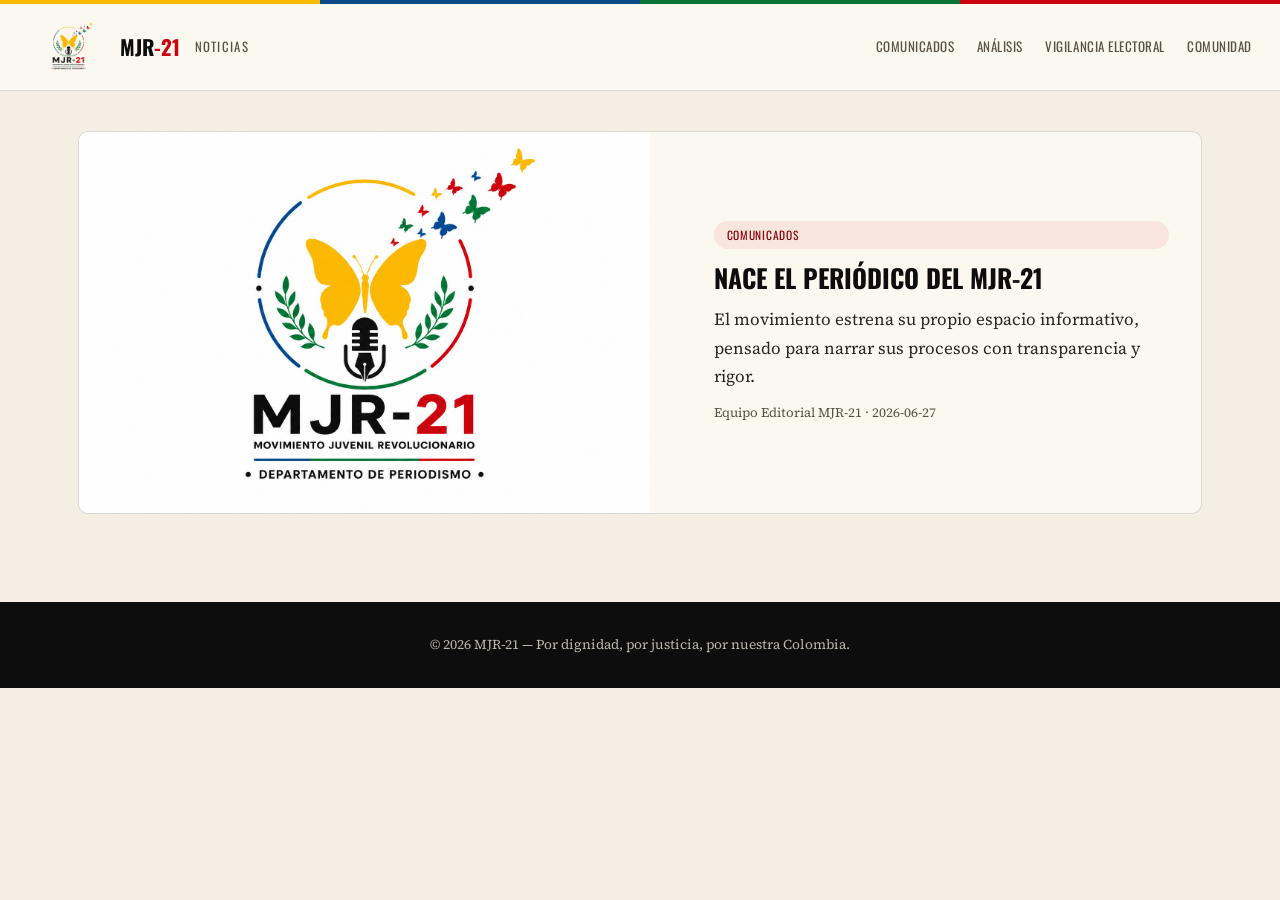
==== index.html @ c0759a9f "primer deploy" ====
<!DOCTYPE html>
<html lang="es">
<head>
<meta charset="UTF-8">
<meta name="viewport" content="width=device-width, initial-scale=1.0">
<title>Noticias MJR-21</title>
<link rel="preconnect" href="https://fonts.googleapis.com">
<link rel="preconnect" href="https://fonts.gstatic.com" crossorigin>
<link href="https://fonts.googleapis.com/css2?family=Oswald:wght@500;600;700&family=Source+Serif+4:ital,opsz,wght@0,8..60,400;0,8..60,600;1,8..60,400&display=swap" rel="stylesheet">
<link rel="stylesheet" href="/style.css">
</head>
<body>

<header class="news-header">
  <div class="news-flagbar"></div>
  <div class="header-inner">
    <a href="/" class="brand">
      <img src="/img/logo.png" alt="" class="brand-logo">
      <span class="brand-text">MJR<span class="brand-dash">-21</span></span>
      <span class="brand-sub">Noticias</span>
    </a>
    <nav class="main-nav">
      <span class="nav-label">Comunicados</span>
      <span class="nav-label">Análisis</span>
      <span class="nav-label">Vigilancia Electoral</span>
      <span class="nav-label">Comunidad</span>
    </nav>
  </div>
</header>

<main class="container">
  <section class="featured">
    
    <a href="/articulos/2026-06-27-bienvenida-periodico-mjr21/" class="featured-card">
      <img src="/img/articulos/portada.webp" alt="Nace el periódico del MJR-21">
      <div class="featured-body">
        <span class="tag-pill">Comunicados</span>
        <h2>Nace el periódico del MJR-21</h2>
        <p>El movimiento estrena su propio espacio informativo, pensado para narrar sus procesos con transparencia y rigor.</p>
        <span class="news-card-meta">Equipo Editorial MJR-21 · 2026-06-27</span>
      </div>
    </a>
    
  </section>

  <section class="news-grid">
    
  </section>

  
</main>

<footer class="news-footer">
  <p>© 2026 MJR-21 — Por dignidad, por justicia, por nuestra Colombia.</p>
</footer>

</body>
</html>
---- style.css ----
* { margin:0; padding:0; box-sizing:border-box; }

:root {
  --cream:#f4efe2; --paper:#fbf8f0;
  --gold:#FAB902; --gold-deep:#B98C02;
  --blue:#0C4988; --blue-deep:#082F58;
  --green:#0B7439; --green-deep:#075226;
  --red:#CB030E; --red-deep:#8E0209;
  --black:#0D0D0D; --ink:#2b2620; --ink-soft:#5a5345;
  --line: rgba(13,13,13,0.13);
  --radius:10px; --maxw:1180px;
  --ff-display:'Oswald', sans-serif;
  --ff-body:'Source Serif 4', serif;
}

body { font-family: var(--ff-body); background: var(--cream); color: var(--ink); line-height:1.65; font-size:17px; }
img { display:block; max-width:100%; }
a { color:inherit; text-decoration:none; }
h1,h2,h3 { font-family: var(--ff-display); font-weight:700; color: var(--black); text-transform:uppercase; line-height:1.2; }

.container { max-width: var(--maxw); margin:0 auto; padding: 0 1.75rem; }
.container.narrow { max-width: 760px; }

.news-flagbar {
  height: 4px;
  background: linear-gradient(90deg,
    var(--gold) 0% 25%, var(--blue) 25% 50%,
    var(--green) 50% 75%, var(--red) 75% 100%);
}

.news-header { background: var(--paper); border-bottom: 1px solid var(--line); position: sticky; top:0; z-index:50; }
.header-inner { display:flex; align-items:center; justify-content:space-between; gap:1.5rem; flex-wrap:wrap; padding: 1rem 1.75rem; width:100%; }
.brand { display:flex; align-items:center; gap:0.7rem; }
.brand-logo { height: 54px; width:auto; }
.brand-text { font-family: var(--ff-display); font-weight:700; font-size:1.3rem; color: var(--black); }
.brand-dash { color: var(--red); }
.brand-sub { font-family: var(--ff-display); font-size:0.8rem; letter-spacing:0.1em; text-transform:uppercase; color: var(--ink-soft); margin-left: 0.2rem; }
.main-nav { display:flex; gap:1.4rem; flex-wrap:wrap; }
.nav-label { font-family: var(--ff-display); font-size:0.82rem; letter-spacing:0.04em; text-transform:uppercase; color: var(--ink-soft); }
.back-link { font-family: var(--ff-display); font-size:0.85rem; color: var(--blue); }

.featured { margin: 2.5rem 0; }
.featured-card { display:grid; grid-template-columns: 1.1fr 1fr; gap:2rem; background: var(--paper); border-radius: var(--radius); overflow:hidden; border:1px solid var(--line); }
.featured-card img { height:100%; object-fit:cover; }
.featured-body { padding:2rem; display:flex; flex-direction:column; gap:0.8rem; align-self:center; }
.featured-body h2 { font-size:1.6rem; }

.tag-pill { display:inline-block; font-family: var(--ff-display); font-size:0.72rem; letter-spacing:0.06em; text-transform:uppercase; color: var(--red-deep); background: rgba(203,3,14,0.08); padding:0.3rem 0.8rem; border-radius:30px; }

.news-grid { display:grid; grid-template-columns: repeat(3, 1fr); gap:1.6rem; margin: 2rem 0 3rem; }
.news-card { display:flex; flex-direction:column; background: var(--paper); border-radius: var(--radius); overflow:hidden; border:1px solid var(--line); transition: transform .2s; }
.news-card:hover { transform: translateY(-4px); }
.news-card img { height:180px; object-fit:cover; }
.news-card-body { padding:1.2rem; display:flex; flex-direction:column; gap:0.5rem; }
.news-card-body h3 { font-size:1.05rem; }
.news-card-meta { font-size:0.82rem; color: var(--ink-soft); }

.article-page { padding: 2.5rem 0 1rem; }
.article-page h1 { font-size: clamp(1.6rem, 4vw, 2.4rem); margin: 0.8rem 0; }
.article-meta { color: var(--ink-soft); margin-bottom: 1.5rem; font-family: var(--ff-display); font-size:0.85rem; }
.article-cover { border-radius: var(--radius); margin: 0 auto 1.5rem; }
.article-body p  { margin-bottom: 1.2rem; }
.article-body h2 { font-size: 1.4rem; margin: 2rem 0 0.6rem; }
.article-body h3 { font-size: 1.15rem; margin: 1.6rem 0 0.5rem; }

.article-body h3 { font-size: 1.15rem; margin: 1.6rem 0 0.5rem; }

.article-inline-img {
  margin: 1.8rem auto;
  text-align: center;
}
.article-inline-img img {
  max-width: 100%;
  border-radius: var(--radius);
  box-shadow: 0 4px 18px rgba(13,13,13,0.13);
  display: inline-block;
}

.table-wrap { overflow-x: auto; margin: 1.6rem 0; }
.table-wrap table {
  width: 100%;
  border-collapse: collapse;
  font-size: 0.93rem;
  background: var(--paper);
  border-radius: var(--radius);
  overflow: hidden;
  border: 1px solid var(--line);
}
.table-wrap th {
  background: var(--blue);
  color: #fff;
  font-family: var(--ff-display);
  font-size: 0.8rem;
  letter-spacing: 0.05em;
  text-transform: uppercase;
  padding: 0.65rem 1rem;
  text-align: left;
}
.table-wrap td {
  padding: 0.6rem 1rem;
  border-top: 1px solid var(--line);
  vertical-align: top;
}
.table-wrap tr:nth-child(even) td { background: rgba(0,0,0,0.025); }

.related { padding: 2rem 0 3rem; border-top: 1px solid var(--line); }
.related h3 { margin-bottom: 1.2rem; font-size:1.1rem; }

.news-footer { background: var(--black); color: rgba(244,239,226,0.75); text-align:center; padding:2rem 0; font-size:0.85rem; }

@media (max-width: 900px) {
  .news-grid { grid-template-columns: repeat(2,1fr); }
  .featured-card { grid-template-columns: 1fr; }
}
@media (max-width: 600px) {
  .news-grid { grid-template-columns: 1fr; }
  .header-inner { flex-direction:column; gap:0.6rem; align-items:flex-start; }
}
/* ── Paginación ─────────────────────────────────────── */
.pagination {
  display: flex;
  align-items: center;
  justify-content: center;
  gap: 1rem;
  padding: 2.5rem 0 1rem;
}

.page-btn {
  display: inline-block;
  padding: 0.5rem 1.25rem;
  background: var(--color-accent, #c0392b);
  color: #fff;
  text-decoration: none;
  font-family: 'Oswald', sans-serif;
  font-size: 0.9rem;
  letter-spacing: 0.04em;
  transition: opacity 0.15s;
}

.page-btn:hover {
  opacity: 0.85;
}

.page-info {
  font-family: 'Oswald', sans-serif;
  font-size: 0.9rem;
  color: #555;
  letter-spacing: 0.03em;
}
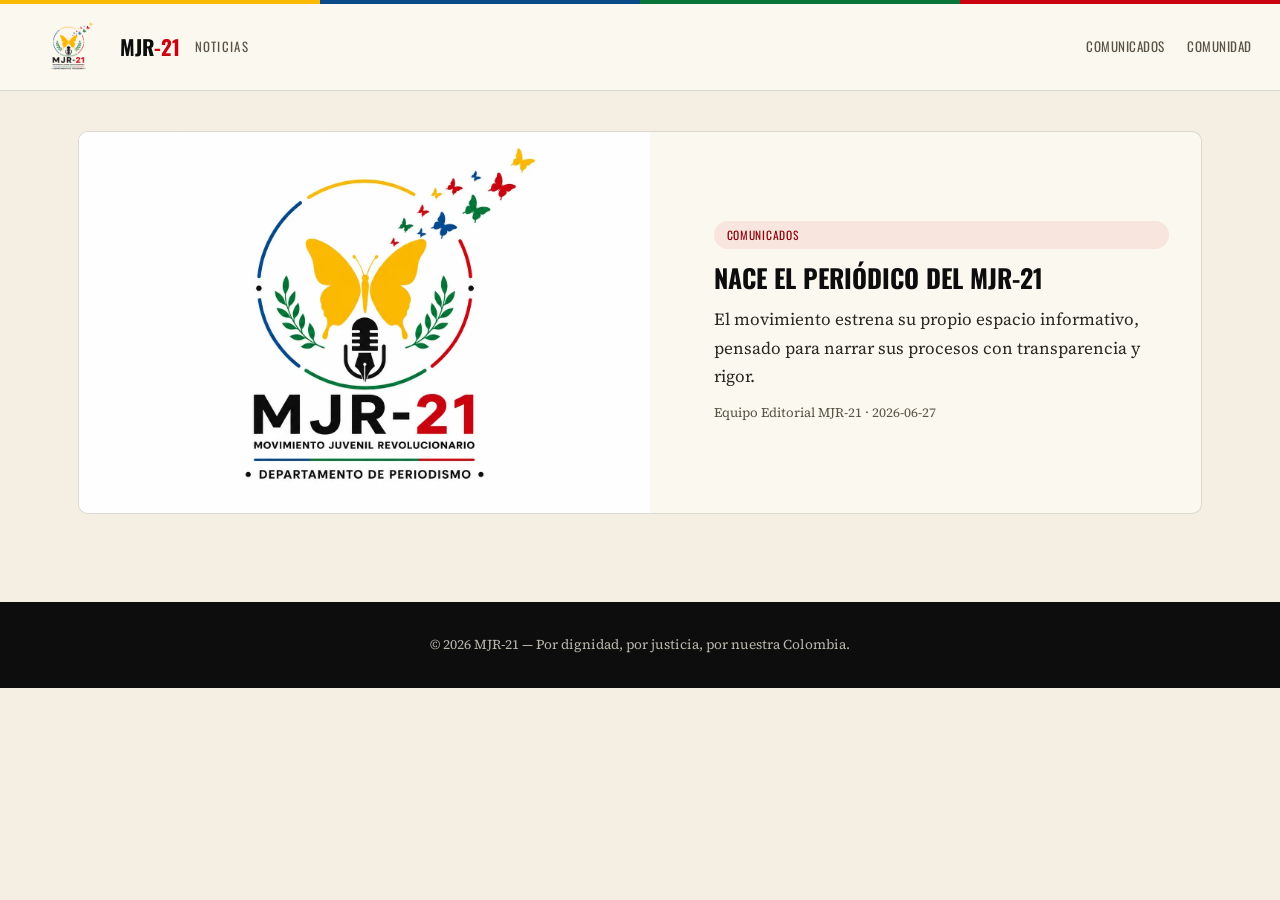
==== commit 027b28f1: "nav y mobile" ====
--- a/index.html
+++ b/index.html
@@ -21,8 +21,6 @@
     </a>
     <nav class="main-nav">
       <span class="nav-label">Comunicados</span>
-      <span class="nav-label">Análisis</span>
-      <span class="nav-label">Vigilancia Electoral</span>
       <span class="nav-label">Comunidad</span>
     </nav>
   </div>
@@ -32,7 +30,7 @@
   <section class="featured">
     
     <a href="/articulos/2026-06-27-bienvenida-periodico-mjr21/" class="featured-card">
-      <img src="/img/articulos/portada.webp" alt="Nace el periódico del MJR-21">
+      <img src="/img/articulos/2026-06-27-bienvenida-periodico-mjr21/portada.webp" alt="Nace el periódico del MJR-21">
       <div class="featured-body">
         <span class="tag-pill">Comunicados</span>
         <h2>Nace el periódico del MJR-21</h2>
--- a/style.css
+++ b/style.css
@@ -146,4 +146,46 @@
   font-size: 0.9rem;
   color: #555;
   letter-spacing: 0.03em;
+}
+
+/* ── Mobile ─────────────────────────────────────── */
+@media (max-width: 768px) {
+  .header-inner {
+    flex-direction: column;
+    align-items: flex-start;
+    gap: 0.5rem;
+    padding: 0.75rem 1rem;
+  }
+
+  .main-nav {
+    gap: 1rem;
+    flex-wrap: wrap;
+  }
+
+  .featured-card {
+    flex-direction: column;
+  }
+
+  .featured-card img {
+    width: 100%;
+    max-height: 220px;
+    object-fit: cover;
+  }
+
+  .container {
+    padding: 0 1rem;
+  }
+
+  .article-page h1 {
+    font-size: 1.8rem;
+  }
+
+  .article-cover {
+    width: 100%;
+    height: auto;
+  }
+
+  .news-grid {
+    grid-template-columns: 1fr;
+  }
 }
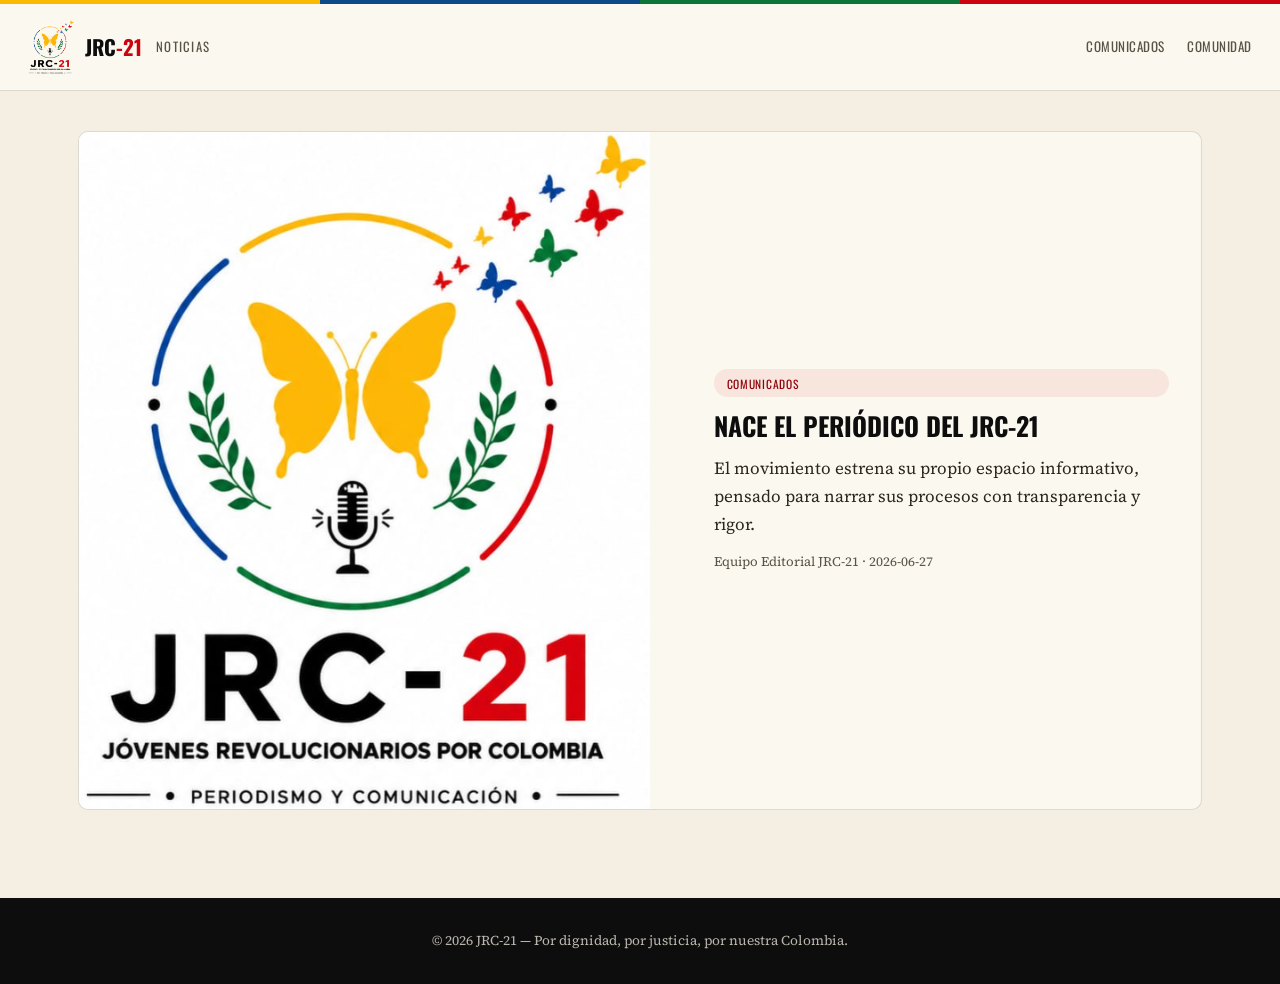
==== commit dcb1c1b9: "Cambio de nombre MJR -> JRC" ====
--- a/index.html
+++ b/index.html
@@ -3,7 +3,7 @@
 <head>
 <meta charset="UTF-8">
 <meta name="viewport" content="width=device-width, initial-scale=1.0">
-<title>Noticias MJR-21</title>
+<title>Noticias JRC-21</title>
 <link rel="preconnect" href="https://fonts.googleapis.com">
 <link rel="preconnect" href="https://fonts.gstatic.com" crossorigin>
 <link href="https://fonts.googleapis.com/css2?family=Oswald:wght@500;600;700&family=Source+Serif+4:ital,opsz,wght@0,8..60,400;0,8..60,600;1,8..60,400&display=swap" rel="stylesheet">
@@ -16,12 +16,12 @@
   <div class="header-inner">
     <a href="/" class="brand">
       <img src="/img/logo.png" alt="" class="brand-logo">
-      <span class="brand-text">MJR<span class="brand-dash">-21</span></span>
+      <span class="brand-text">JRC<span class="brand-dash">-21</span></span>
       <span class="brand-sub">Noticias</span>
     </a>
     <nav class="main-nav">
-      <span class="nav-label">Comunicados</span>
-      <span class="nav-label">Comunidad</span>
+      <span class="nav-label" onclick="filtrar('Comunicados', this)">Comunicados</span>
+      <span class="nav-label" onclick="filtrar('Comunidad', this)">Comunidad</span>
     </nav>
   </div>
 </header>
@@ -29,13 +29,13 @@
 <main class="container">
   <section class="featured">
     
-    <a href="/articulos/2026-06-27-bienvenida-periodico-mjr21/" class="featured-card">
-      <img src="/img/articulos/2026-06-27-bienvenida-periodico-mjr21/portada.webp" alt="Nace el periódico del MJR-21">
+    <a href="/articulos/2026-06-27-bienvenida-periodico-jrc21/" class="featured-card">
+      <img src="/img/articulos/2026-06-27-bienvenida-periodico-jrc21/portada.webp" alt="Nace el periódico del JRC-21">
       <div class="featured-body">
         <span class="tag-pill">Comunicados</span>
-        <h2>Nace el periódico del MJR-21</h2>
+        <h2>Nace el periódico del JRC-21</h2>
         <p>El movimiento estrena su propio espacio informativo, pensado para narrar sus procesos con transparencia y rigor.</p>
-        <span class="news-card-meta">Equipo Editorial MJR-21 · 2026-06-27</span>
+        <span class="news-card-meta">Equipo Editorial JRC-21 · 2026-06-27</span>
       </div>
     </a>
     
@@ -49,8 +49,19 @@
 </main>
 
 <footer class="news-footer">
-  <p>© 2026 MJR-21 — Por dignidad, por justicia, por nuestra Colombia.</p>
+  <p>© 2026 JRC-21 — Por dignidad, por justicia, por nuestra Colombia.</p>
 </footer>
+
+<script>
+function filtrar(categoria, el) {
+  document.querySelectorAll('.nav-label').forEach(n => n.classList.remove('active'));
+  el.classList.toggle('active');
+  const activo = el.classList.contains('active');
+  document.querySelectorAll('.news-card').forEach(card => {
+    card.style.display = (!activo || card.dataset.categoria === categoria) ? '' : 'none';
+  });
+}
+</script>
 
 </body>
 </html>
--- a/style.css
+++ b/style.css
@@ -188,4 +188,13 @@
   .news-grid {
     grid-template-columns: 1fr;
   }
+}
+
+.nav-label {
+  cursor: pointer;
+}
+.nav-label.active {
+  background: var(--color-accent, #c0392b);
+  color: #fff;
+  padding: 0.2rem 0.6rem;
 }
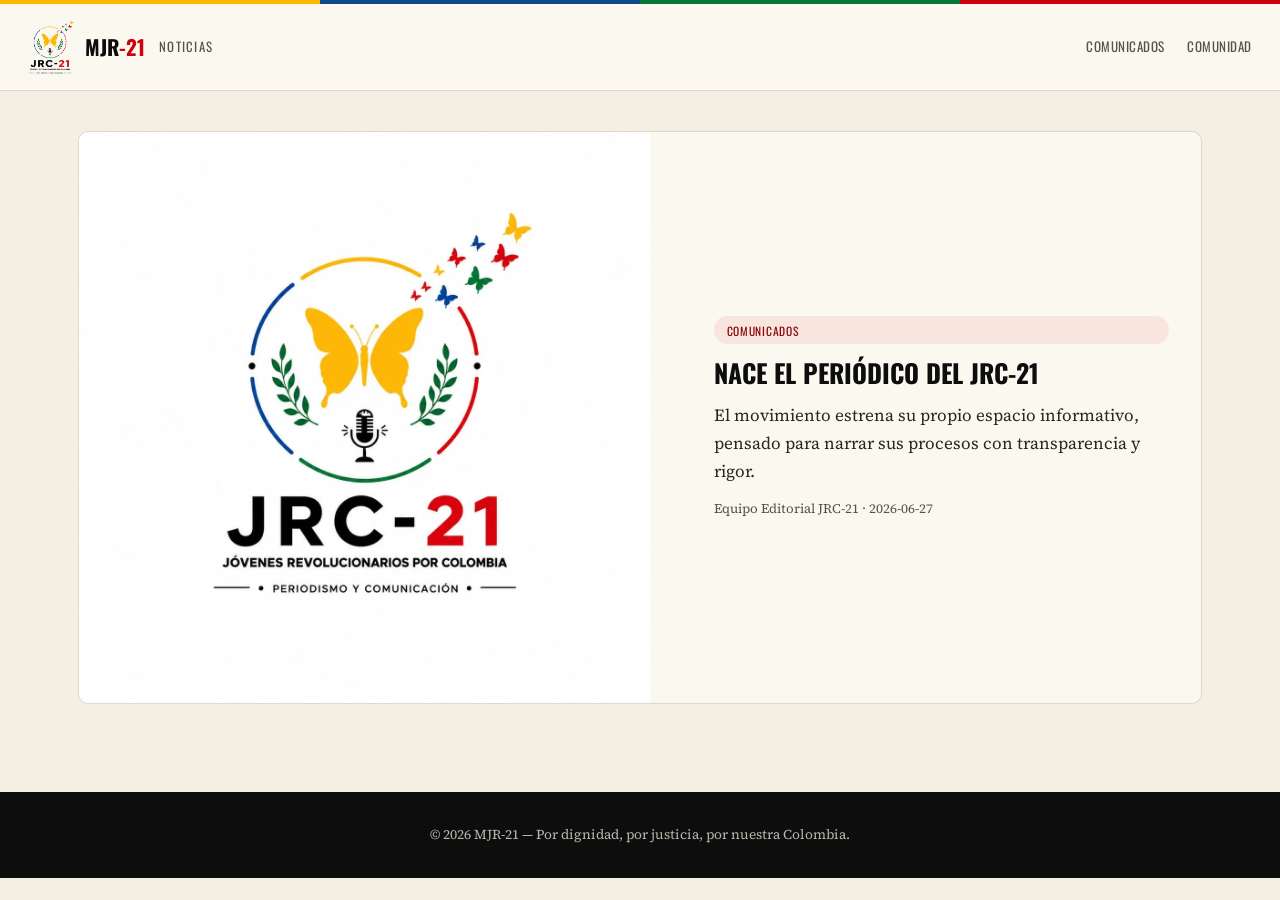
==== commit 0606bb13: "Prueba" ====
--- a/index.html
+++ b/index.html
@@ -3,7 +3,7 @@
 <head>
 <meta charset="UTF-8">
 <meta name="viewport" content="width=device-width, initial-scale=1.0">
-<title>Noticias JRC-21</title>
+<title>Noticias MJR-21</title>
 <link rel="preconnect" href="https://fonts.googleapis.com">
 <link rel="preconnect" href="https://fonts.gstatic.com" crossorigin>
 <link href="https://fonts.googleapis.com/css2?family=Oswald:wght@500;600;700&family=Source+Serif+4:ital,opsz,wght@0,8..60,400;0,8..60,600;1,8..60,400&display=swap" rel="stylesheet">
@@ -16,7 +16,7 @@
   <div class="header-inner">
     <a href="/" class="brand">
       <img src="/img/logo.png" alt="" class="brand-logo">
-      <span class="brand-text">JRC<span class="brand-dash">-21</span></span>
+      <span class="brand-text">MJR<span class="brand-dash">-21</span></span>
       <span class="brand-sub">Noticias</span>
     </a>
     <nav class="main-nav">
@@ -49,7 +49,7 @@
 </main>
 
 <footer class="news-footer">
-  <p>© 2026 JRC-21 — Por dignidad, por justicia, por nuestra Colombia.</p>
+  <p>© 2026 MJR-21 — Por dignidad, por justicia, por nuestra Colombia.</p>
 </footer>
 
 <script>
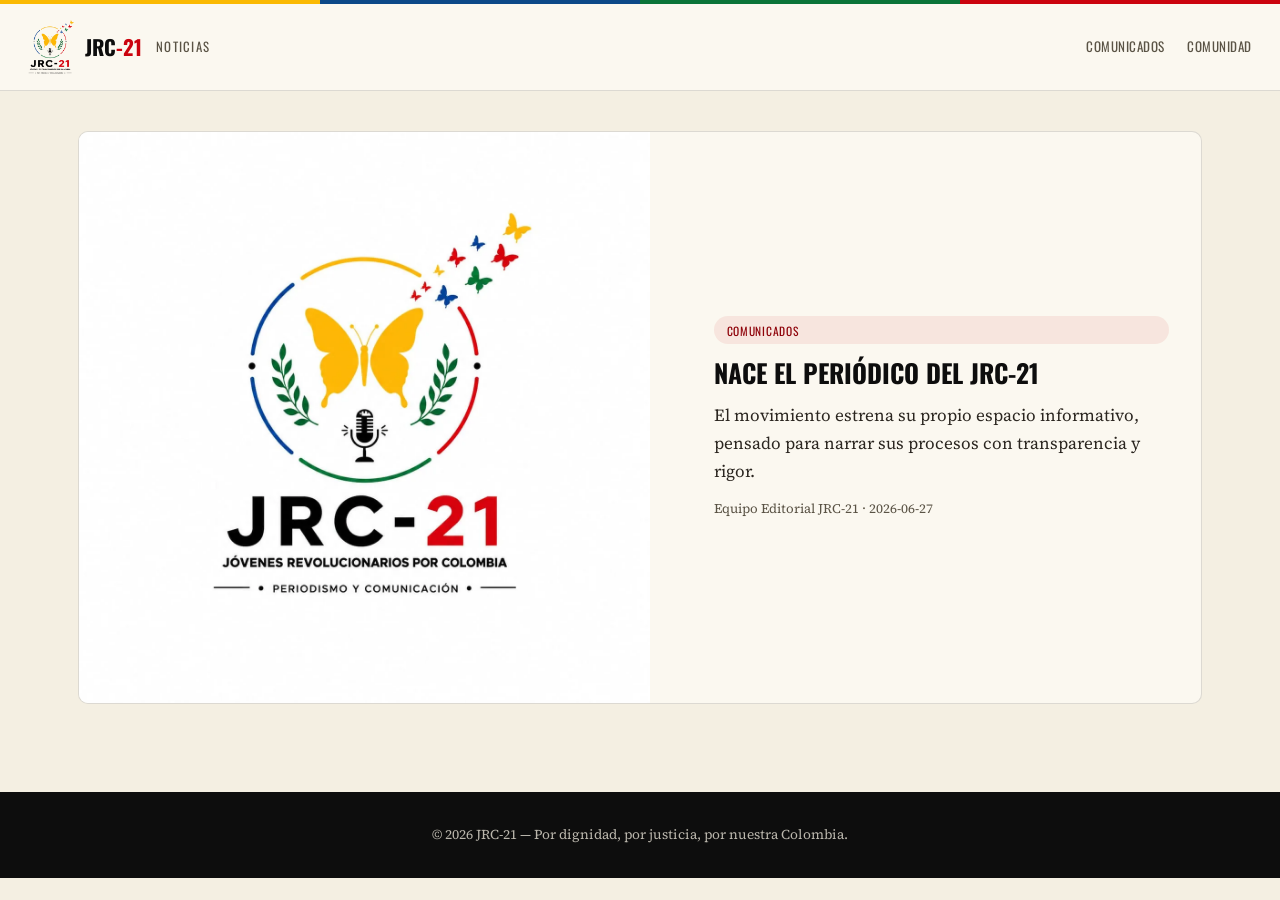
==== commit 38c10fff: "cambiar MJR -> JRC" ====
--- a/index.html
+++ b/index.html
@@ -3,7 +3,7 @@
 <head>
 <meta charset="UTF-8">
 <meta name="viewport" content="width=device-width, initial-scale=1.0">
-<title>Noticias MJR-21</title>
+<title>Noticias JRC-21</title>
 <link rel="preconnect" href="https://fonts.googleapis.com">
 <link rel="preconnect" href="https://fonts.gstatic.com" crossorigin>
 <link href="https://fonts.googleapis.com/css2?family=Oswald:wght@500;600;700&family=Source+Serif+4:ital,opsz,wght@0,8..60,400;0,8..60,600;1,8..60,400&display=swap" rel="stylesheet">
@@ -16,7 +16,7 @@
   <div class="header-inner">
     <a href="/" class="brand">
       <img src="/img/logo.png" alt="" class="brand-logo">
-      <span class="brand-text">MJR<span class="brand-dash">-21</span></span>
+      <span class="brand-text">JRC<span class="brand-dash">-21</span></span>
       <span class="brand-sub">Noticias</span>
     </a>
     <nav class="main-nav">
@@ -49,7 +49,7 @@
 </main>
 
 <footer class="news-footer">
-  <p>© 2026 MJR-21 — Por dignidad, por justicia, por nuestra Colombia.</p>
+  <p>© 2026 JRC-21 — Por dignidad, por justicia, por nuestra Colombia.</p>
 </footer>
 
 <script>
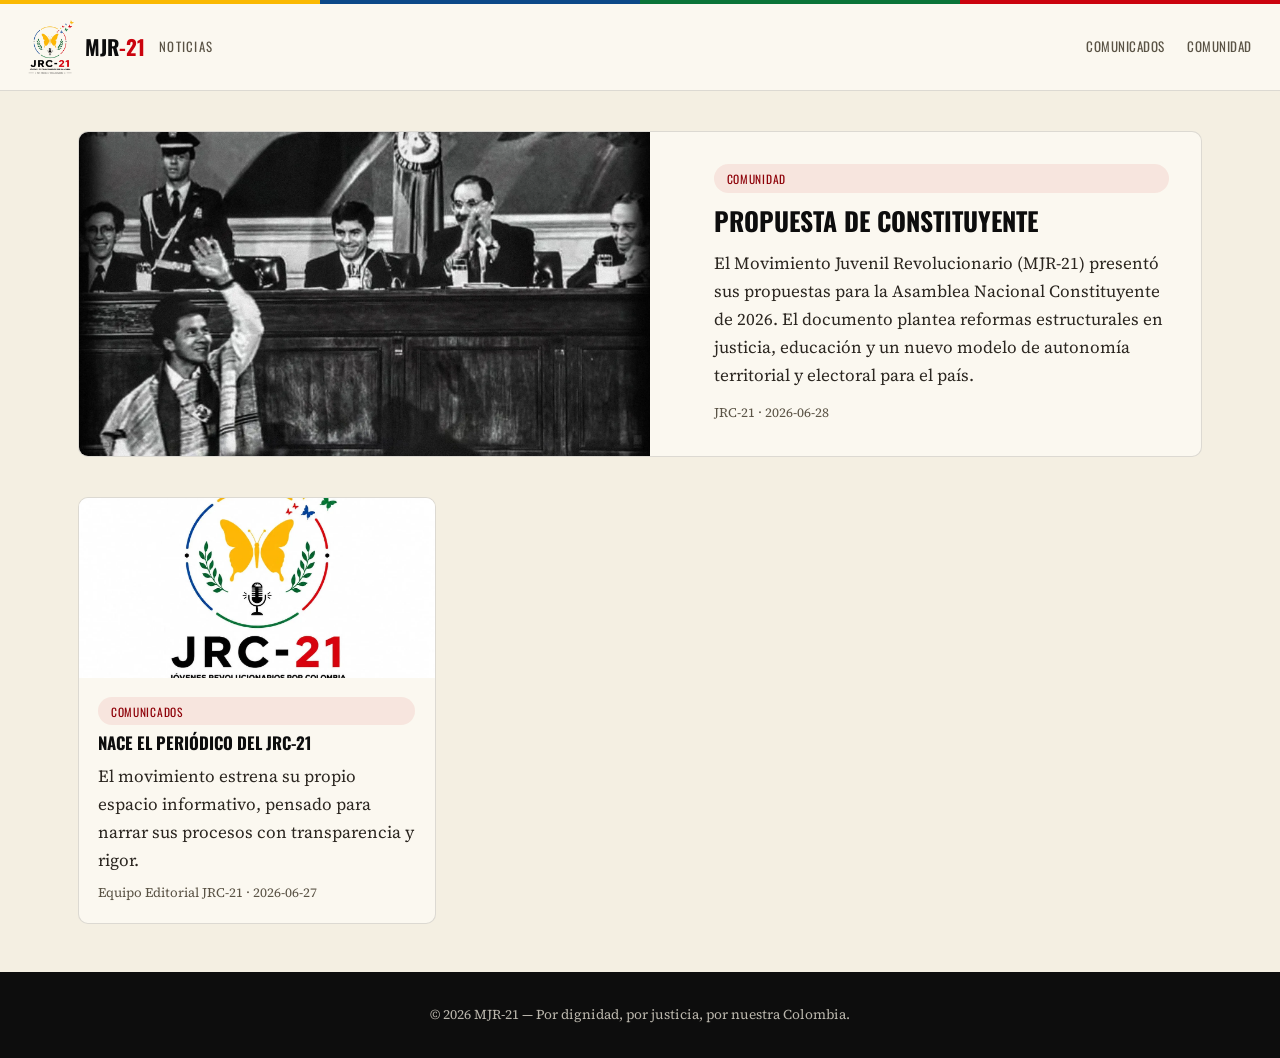
==== commit 8ff5c223: "propuesta constituyente" ====
--- a/index.html
+++ b/index.html
@@ -3,7 +3,7 @@
 <head>
 <meta charset="UTF-8">
 <meta name="viewport" content="width=device-width, initial-scale=1.0">
-<title>Noticias JRC-21</title>
+<title>Noticias MJR-21</title>
 <link rel="preconnect" href="https://fonts.googleapis.com">
 <link rel="preconnect" href="https://fonts.gstatic.com" crossorigin>
 <link href="https://fonts.googleapis.com/css2?family=Oswald:wght@500;600;700&family=Source+Serif+4:ital,opsz,wght@0,8..60,400;0,8..60,600;1,8..60,400&display=swap" rel="stylesheet">
@@ -16,7 +16,7 @@
   <div class="header-inner">
     <a href="/" class="brand">
       <img src="/img/logo.png" alt="" class="brand-logo">
-      <span class="brand-text">JRC<span class="brand-dash">-21</span></span>
+      <span class="brand-text">MJR<span class="brand-dash">-21</span></span>
       <span class="brand-sub">Noticias</span>
     </a>
     <nav class="main-nav">
@@ -29,11 +29,25 @@
 <main class="container">
   <section class="featured">
     
-    <a href="/articulos/2026-06-27-bienvenida-periodico-jrc21/" class="featured-card">
-      <img src="/img/articulos/2026-06-27-bienvenida-periodico-jrc21/portada.webp" alt="Nace el periódico del JRC-21">
+    <a href="/articulos/2026-06-28-propuesta-de-constituyente/" class="featured-card">
+      <img src="/img/articulos/2026-06-28-propuesta-de-constituyente/portada.webp" alt="Propuesta de constituyente">
       <div class="featured-body">
+        <span class="tag-pill">Comunidad</span>
+        <h2>Propuesta de constituyente</h2>
+        <p>El Movimiento Juvenil Revolucionario (MJR-21) presentó sus propuestas para la Asamblea Nacional Constituyente de 2026. El documento plantea reformas estructurales en justicia, educación y un nuevo modelo de autonomía territorial y electoral para el país.</p>
+        <span class="news-card-meta">JRC-21 · 2026-06-28</span>
+      </div>
+    </a>
+    
+  </section>
+
+  <section class="news-grid">
+    
+    <a href="/articulos/2026-06-27-bienvenida-periodico-jrc21/" class="news-card" data-categoria="Comunicados">
+      <img src="/img/articulos/2026-06-27-bienvenida-periodico-jrc21/portada.webp" alt="Nace el periódico del JRC-21" loading="lazy">
+      <div class="news-card-body">
         <span class="tag-pill">Comunicados</span>
-        <h2>Nace el periódico del JRC-21</h2>
+        <h3>Nace el periódico del JRC-21</h3>
         <p>El movimiento estrena su propio espacio informativo, pensado para narrar sus procesos con transparencia y rigor.</p>
         <span class="news-card-meta">Equipo Editorial JRC-21 · 2026-06-27</span>
       </div>
@@ -41,15 +55,11 @@
     
   </section>
 
-  <section class="news-grid">
-    
-  </section>
-
   
 </main>
 
 <footer class="news-footer">
-  <p>© 2026 JRC-21 — Por dignidad, por justicia, por nuestra Colombia.</p>
+  <p>© 2026 MJR-21 — Por dignidad, por justicia, por nuestra Colombia.</p>
 </footer>
 
 <script>
